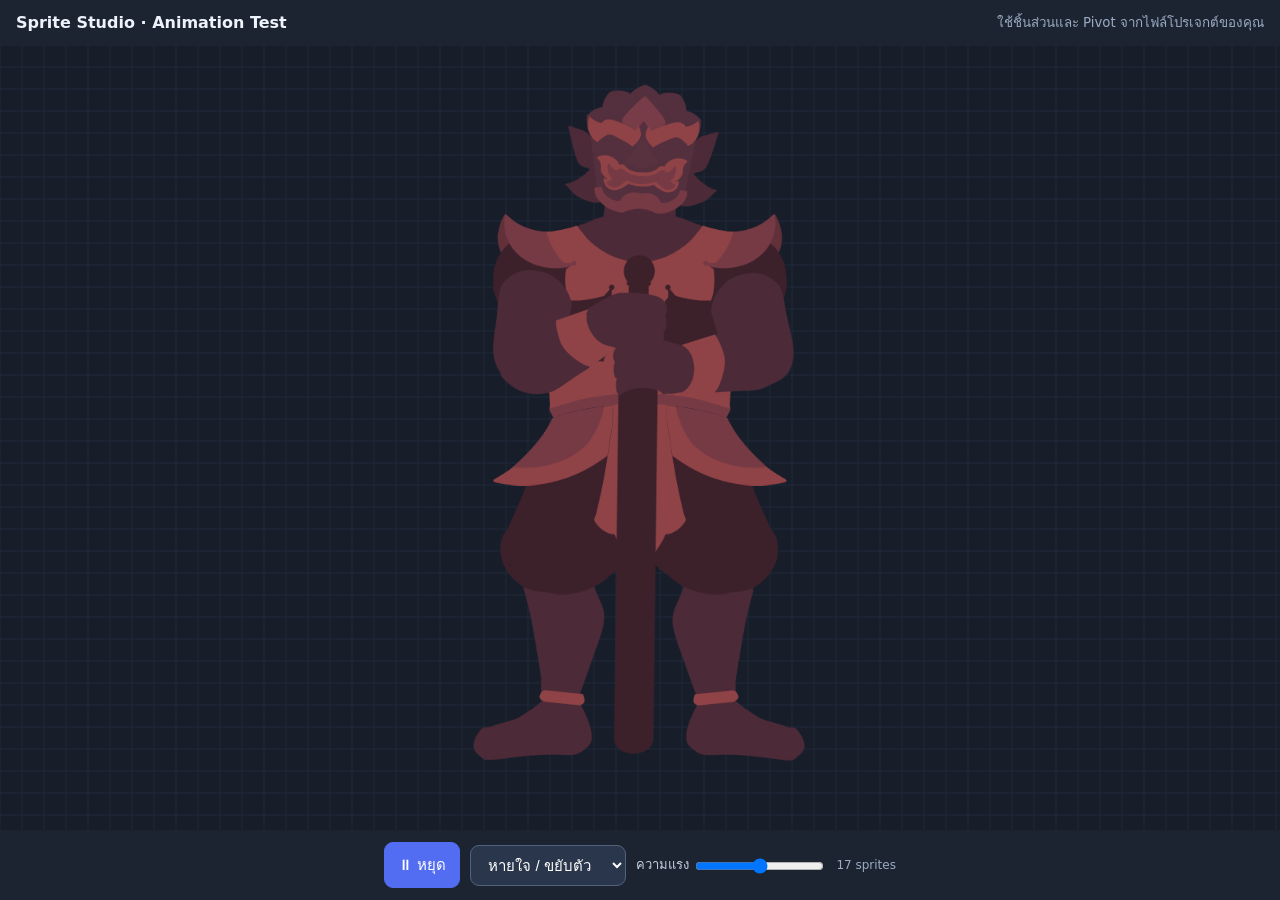
==== animation-test.html @ 3db54afe "Reduce wrist separation with coordinated forearm rotations and subtle overlap" ====
<!doctype html><html lang="th"><head><meta charset="utf-8"><meta name="viewport" content="width=device-width,initial-scale=1,maximum-scale=1"><title>Sprite Animation Test</title><style>*{box-sizing:border-box}html,body{margin:0;height:100%;overflow:hidden;background:#10141c;color:#eef2fb;font-family:system-ui,sans-serif}main{height:100dvh;display:flex;flex-direction:column}.top{display:flex;align-items:center;justify-content:space-between;gap:10px;padding:12px 16px;background:#1c2432}.top strong{font-size:16px}.top small{color:#9aabc2}canvas{flex:1;min-height:0;width:100%;touch-action:none}.bar{display:flex;gap:10px;align-items:center;justify-content:center;flex-wrap:wrap;background:#1c2432;padding:12px}button,select{border:1px solid #52617c;border-radius:9px;background:#2a364b;color:white;padding:10px 13px;font-size:15px}button.primary{background:#536df2;border-color:#536df2}label{font-size:13px;color:#c7d1e0}input{vertical-align:middle}#status{font-size:12px;color:#9aabc2}@media(max-width:700px){.top small{display:none}.bar{padding:8px;gap:6px}button,select{font-size:13px;padding:9px}}</style></head><body><main><div class="top"><strong>Sprite Studio · Animation Test</strong><small>ใช้ชิ้นส่วนและ Pivot จากไฟล์โปรเจกต์ของคุณ</small></div><canvas id="stage"></canvas><div class="bar"><button class="primary" id="toggle">⏸ หยุด</button><select id="mode"><option value="idle">หายใจ / ขยับตัว</option><option value="wave">ยกแขน / ขยับหัว</option><option value="still">ภาพนิ่งต้นฉบับ</option></select><label>ความแรง <input id="power" type="range" min="0" max="200" value="100" step="5"></label><span id="status">17 sprites</span></div></main><script>const sprites=[{"name":"Head","src":"[data-uri]","w":408,"h":396,"x":1024.754643437608,"y":585.4300019147502,"scale":1,"rotation":0,"pivotX":204,"pivotY":376.8527873560244,"visible":true},{"name":"Body","src":"[data-uri]","w":746,"h":434,"x":1026.5803473801016,"y":902.9776881597954,"scale":1,"rotation":0,"pivotX":373,"pivotY":364.39984659367616,"visible":true},{"name":"LegR","src":"[data-uri]","w":211,"h":410,"x":833.7039084463975,"y":1458.405535474672,"scale":1,"rotation":0,"pivotX":105.5,"pivotY":70.00106475055236,"visible":true},{"name":"LegL","src":"[data-uri]","w":211,"h":410,"x":1211.8698564969177,"y":1454.9192875312951,"scale":1,"rotation":0,"pivotX":105.5,"pivotY":58.50835262732744,"visible":true},{"name":"FeetR","src":"[data-uri]","w":301,"h":179,"x":825.9536028560696,"y":1782.2984838211846,"scale":1,"rotation":0,"pivotX":222.54069838608416,"pivotY":33.43334435847282,"visible":true},{"name":"FeetL","src":"[data-uri]","w":301,"h":179,"x":1224.6428546285338,"y":1778.5400762693087,"scale":1,"rotation":0,"pivotX":80.44898486257489,"pivotY":29.254176313663947,"visible":true},{"name":"Belt1","src":"[data-uri]","w":488,"h":205,"x":1026.5803473801016,"y":902.9776881597954,"scale":1,"rotation":0,"pivotX":244,"pivotY":49.22630553303259,"visible":true},{"name":"shorts","src":"[data-uri]","w":706,"h":445,"x":1024.9015810520643,"y":1079.897363090474,"scale":1,"rotation":0,"pivotX":353,"pivotY":17.72239257668525,"visible":true},{"name":"Belt2","src":"[data-uri]","w":232,"h":408,"x":1026.882186022335,"y":1037.225641588165,"scale":1,"rotation":0,"pivotX":116,"pivotY":14.601427955086251,"visible":true},{"name":"Belt3","src":"[data-uri]","w":746,"h":205,"x":1026.7209154169616,"y":1128.109723760245,"scale":1,"rotation":0,"pivotX":373,"pivotY":102.5,"visible":true},{"name":"ArmR","src":"[data-uri]","w":257,"h":269,"x":735.886727293572,"y":909.721741011368,"scale":1,"rotation":-36.44427635741567,"pivotX":71.90954148592448,"pivotY":194.95475691739512,"visible":true},{"name":"ForearmsR","src":"[data-uri]","w":258,"h":278,"x":709.8005215785962,"y":940.2809825412029,"scale":1,"rotation":-155.85950980883544,"pivotX":203.925708485239,"pivotY":38.537141760989925,"visible":true},{"name":"ArmL","src":"[data-uri]","w":257,"h":269,"x":1338.1710938379172,"y":924.5440023681446,"scale":1,"rotation":31.134146458979586,"pivotX":190.16078748500013,"pivotY":202.94470597138684,"visible":true},{"name":"ForearmsL","src":"[data-uri]","w":258,"h":278,"x":1373.1739179799963,"y":894.4456096602223,"scale":1,"rotation":119.22906221089407,"pivotX":61.75897839809522,"pivotY":40.277594607453466,"visible":true},{"name":"Mace","src":"[data-uri]","w":101,"h":1266,"x":1023.8648018097358,"y":840.2452580189758,"scale":1,"rotation":0,"pivotX":50.5,"pivotY":194.68144618365545,"visible":true},{"name":"Right_Hand","src":"[data-uri]","w":210,"h":145,"x":907.108514865233,"y":813.8690468221454,"scale":1,"rotation":0,"pivotX":26.498266526279394,"pivotY":91.86065729110172,"visible":true},{"name":"Left_Hand","src":"[data-uri]","w":210,"h":145,"x":1140.018247142554,"y":934.7129378924998,"scale":1,"rotation":0,"pivotX":184.8990153167049,"pivotY":94.21605876010437,"visible":true}];const c=document.getElementById('stage'),ctx=c.getContext('2d');const imgs=sprites.map(s=>{let im=new Image();im.src=s.src;return im});let playing=true,t=0,last=0;const names=Object.fromEntries(sprites.map((s,i)=>[s.name,i]));document.getElementById('toggle').onclick=()=>{playing=!playing;document.getElementById('toggle').textContent=playing?'⏸ หยุด':'▶ เล่น'};const mode=document.getElementById('mode'),power=document.getElementById('power');function resize(){let r=c.getBoundingClientRect(),d=Math.min(devicePixelRatio||1,2);c.width=Math.round(r.width*d);c.height=Math.round(r.height*d);ctx.setTransform(d,0,0,d,0,0)}window.addEventListener('resize',resize);resize();const center={x:1027,y:1110};function draw(now){if(!last)last=now;let dt=Math.min(.05,(now-last)/1000);last=now;if(playing)t+=dt;const r=c.getBoundingClientRect(),w=r.width,h=r.height,d=Math.min(devicePixelRatio||1,2);ctx.setTransform(d,0,0,d,0,0);ctx.clearRect(0,0,w,h);const cell=22;ctx.fillStyle='#171e2a';ctx.fillRect(0,0,w,h);ctx.strokeStyle='#263044';ctx.lineWidth=.6;for(let x=0;x<w;x+=cell){ctx.beginPath();ctx.moveTo(x,0);ctx.lineTo(x,h);ctx.stroke()}for(let y=0;y<h;y+=cell){ctx.beginPath();ctx.moveTo(0,y);ctx.lineTo(w,y);ctx.stroke()}const zoom=Math.min((w-36)/1500,(h-36)/1900,1.3);const intensity=Number(power.value)/100;const kind=mode.value;const active=kind!=='still'?intensity:0;const breathe=Math.sin(t*2.15)*active;const nod=Math.sin(t*1.15)*active;ctx.save();ctx.translate(w/2,h/2);ctx.scale(zoom,zoom);ctx.translate(-center.x,-center.y);const globalY=breathe*5;for(let i=0;i<sprites.length;i++){const s=sprites[i],im=imgs[i];if(!im.complete||!im.naturalWidth||!s.visible)continue;let dx=0,dy=globalY,ang=0,sc=1;switch(s.name){case 'Body':sc=1+breathe*.006;break;case 'Head':dy+=nod*5;ang=nod*2.4;break;case 'ArmR':ang=(kind==='wave'?Math.sin(t*3)*13:Math.sin(t*1.6)*3)*active;break;case 'ForearmsR':ang=(kind==='wave'?Math.sin(t*3+0.7)*11:Math.sin(t*1.6+.4)*2)*active;break;case 'ArmL':ang=(kind==='wave'?-Math.sin(t*3)*13:-Math.sin(t*1.6)*3)*active;break;case 'ForearmsL':ang=(kind==='wave'?-Math.sin(t*3+.7)*11:-Math.sin(t*1.6+.4)*2)*active;break;case 'Right_Hand':break;case 'Left_Hand':break;case 'LegR':ang=Math.sin(t*1.3)*1.2*active;break;case 'LegL':ang=-Math.sin(t*1.3)*1.2*active;break;case 'Mace':ang=Math.sin(t*1.2)*.7*active;break;}ctx.save();const jointAngle=(name)=>{const phase=name.endsWith('R')?1:-1,fore=name.startsWith('Forearms');return (kind==='wave'?(fore?Math.sin(t*3+.7)*11:Math.sin(t*3)*13):(fore?Math.sin(t*1.6+.4)*2:Math.sin(t*1.6)*3))*active*phase};const rotateAt=(joint,angle)=>{if(!joint)return;ctx.translate(joint.x,joint.y);ctx.rotate(angle*Math.PI/180);ctx.translate(-joint.x,-joint.y)};if(['ForearmsR','Right_Hand','ForearmsL','Left_Hand'].includes(s.name)){const side=s.name.endsWith('R')||s.name==='Right_Hand'?'R':'L';rotateAt(sprites[names['Arm'+side]],jointAngle('Arm'+side));if(s.name.includes('Hand')){rotateAt(sprites[names['Forearms'+side]],jointAngle('Forearms'+side));const fore=sprites[names['Forearms'+side]];if(fore){const wrist=sprites[names[side==='R'?'Right_Hand':'Left_Hand']];if(wrist){const overlap=3*active;ctx.translate((fore.x-wrist.x)*overlap/Math.max(1,Math.hypot(fore.x-wrist.x,fore.y-wrist.y)),(fore.y-wrist.y)*overlap/Math.max(1,Math.hypot(fore.x-wrist.x,fore.y-wrist.y)))}}}}ctx.translate(s.x+dx,s.y+dy);ctx.rotate((s.rotation+ang)*Math.PI/180);ctx.scale(s.scale*sc,s.scale*sc);ctx.drawImage(im,-s.pivotX,-s.pivotY,s.w,s.h);ctx.restore()}ctx.restore();requestAnimationFrame(draw)}requestAnimationFrame(draw);</script></body></html>
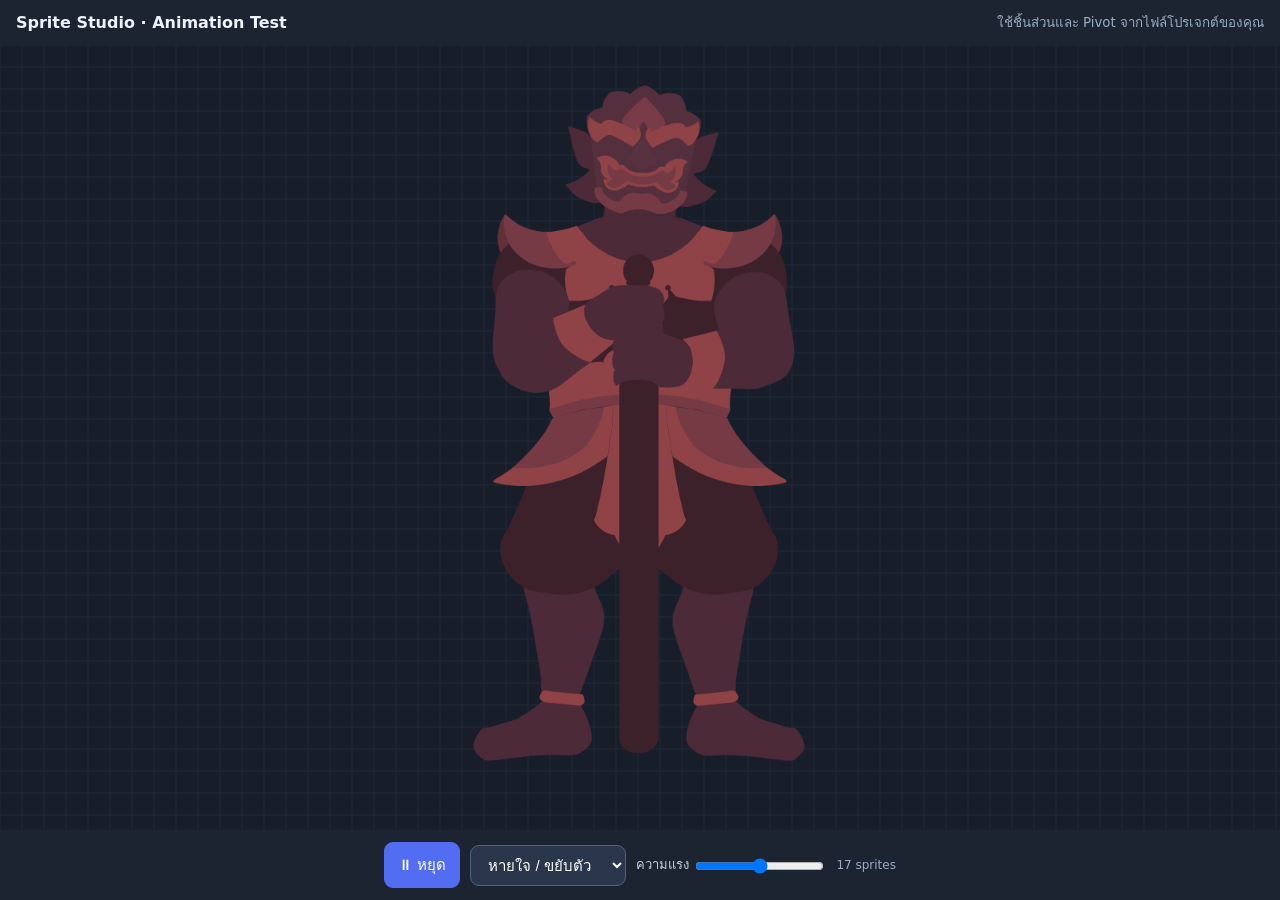
==== commit 17057046: "Keep hands arms and mace completely still in idle animation" ====
--- a/animation-test.html
+++ b/animation-test.html
@@ -1 +1 @@
-<!doctype html><html lang="th"><head><meta charset="utf-8"><meta name="viewport" content="width=device-width,initial-scale=1,maximum-scale=1"><title>Sprite Animation Test</title><style>*{box-sizing:border-box}html,body{margin:0;height:100%;overflow:hidden;background:#10141c;color:#eef2fb;font-family:system-ui,sans-serif}main{height:100dvh;display:flex;flex-direction:column}.top{display:flex;align-items:center;justify-content:space-between;gap:10px;padding:12px 16px;background:#1c2432}.top strong{font-size:16px}.top small{color:#9aabc2}canvas{flex:1;min-height:0;width:100%;touch-action:none}.bar{display:flex;gap:10px;align-items:center;justify-content:center;flex-wrap:wrap;background:#1c2432;padding:12px}button,select{border:1px solid #52617c;border-radius:9px;background:#2a364b;color:white;padding:10px 13px;font-size:15px}button.primary{background:#536df2;border-color:#536df2}label{font-size:13px;color:#c7d1e0}input{vertical-align:middle}#status{font-size:12px;color:#9aabc2}@media(max-width:700px){.top small{display:none}.bar{padding:8px;gap:6px}button,select{font-size:13px;padding:9px}}</style></head><body><main><div class="top"><strong>Sprite Studio · Animation Test</strong><small>ใช้ชิ้นส่วนและ Pivot จากไฟล์โปรเจกต์ของคุณ</small></div><canvas id="stage"></canvas><div class="bar"><button class="primary" id="toggle">⏸ หยุด</button><select id="mode"><option value="idle">หายใจ / ขยับตัว</option><option value="wave">ยกแขน / ขยับหัว</option><option value="still">ภาพนิ่งต้นฉบับ</option></select><label>ความแรง <input id="power" type="range" min="0" max="200" value="100" step="5"></label><span id="status">17 sprites</span></div></main><script>const sprites=[{"name":"Head","src":"[data-uri]","w":408,"h":396,"x":1024.754643437608,"y":585.4300019147502,"scale":1,"rotation":0,"pivotX":204,"pivotY":376.8527873560244,"visible":true},{"name":"Body","src":"[data-uri]","w":746,"h":434,"x":1026.5803473801016,"y":902.9776881597954,"scale":1,"rotation":0,"pivotX":373,"pivotY":364.39984659367616,"visible":true},{"name":"LegR","src":"[data-uri]","w":211,"h":410,"x":833.7039084463975,"y":1458.405535474672,"scale":1,"rotation":0,"pivotX":105.5,"pivotY":70.00106475055236,"visible":true},{"name":"LegL","src":"[data-uri]","w":211,"h":410,"x":1211.8698564969177,"y":1454.9192875312951,"scale":1,"rotation":0,"pivotX":105.5,"pivotY":58.50835262732744,"visible":true},{"name":"FeetR","src":"[data-uri]","w":301,"h":179,"x":825.9536028560696,"y":1782.2984838211846,"scale":1,"rotation":0,"pivotX":222.54069838608416,"pivotY":33.43334435847282,"visible":true},{"name":"FeetL","src":"[data-uri]","w":301,"h":179,"x":1224.6428546285338,"y":1778.5400762693087,"scale":1,"rotation":0,"pivotX":80.44898486257489,"pivotY":29.254176313663947,"visible":true},{"name":"Belt1","src":"[data-uri]","w":488,"h":205,"x":1026.5803473801016,"y":902.9776881597954,"scale":1,"rotation":0,"pivotX":244,"pivotY":49.22630553303259,"visible":true},{"name":"shorts","src":"[data-uri]","w":706,"h":445,"x":1024.9015810520643,"y":1079.897363090474,"scale":1,"rotation":0,"pivotX":353,"pivotY":17.72239257668525,"visible":true},{"name":"Belt2","src":"[data-uri]","w":232,"h":408,"x":1026.882186022335,"y":1037.225641588165,"scale":1,"rotation":0,"pivotX":116,"pivotY":14.601427955086251,"visible":true},{"name":"Belt3","src":"[data-uri]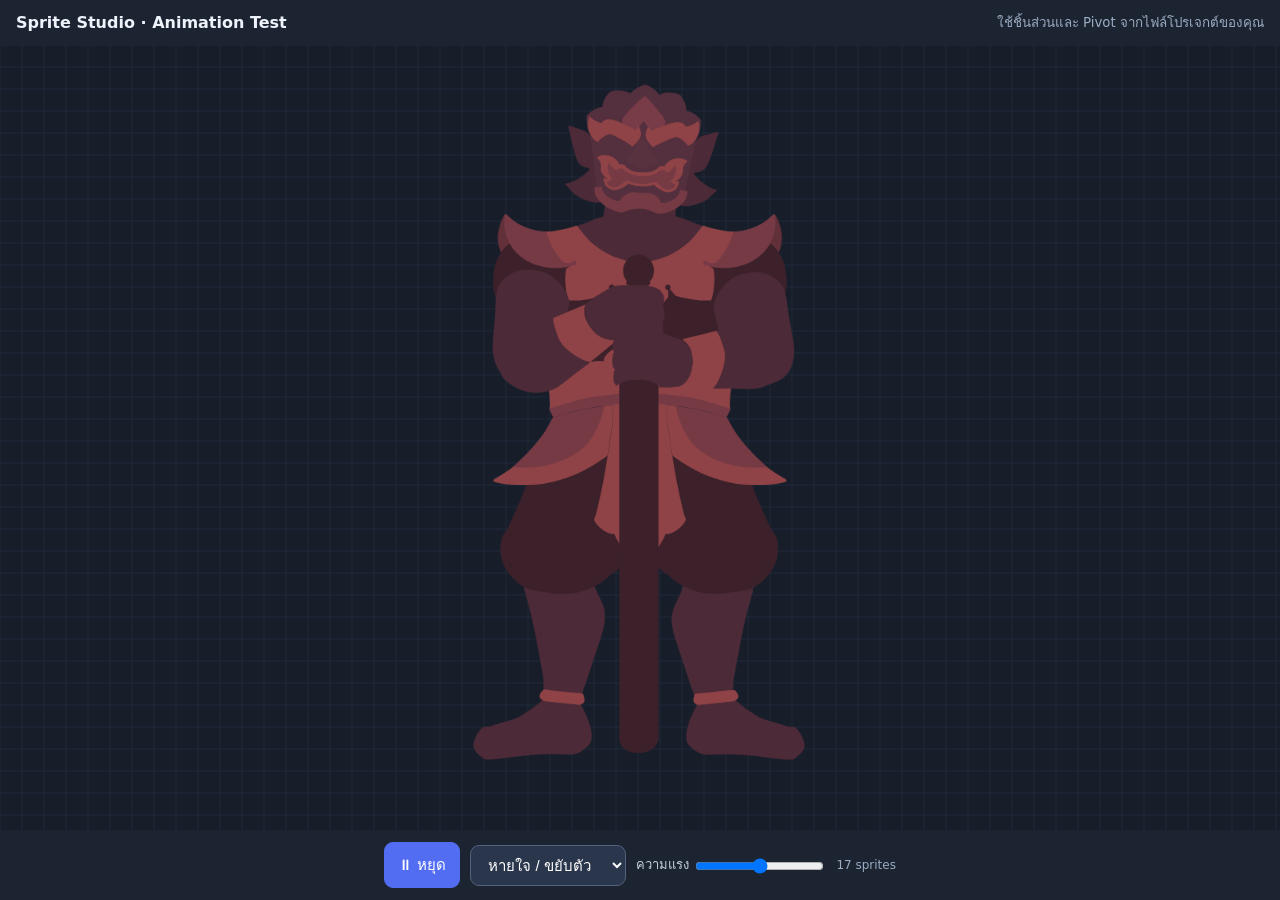
==== commit 603044c0: "Anchor both feet and legs to the ground in idle pose" ====
--- a/animation-test.html
+++ b/animation-test.html
@@ -1 +1 @@
-<!doctype html><html lang="th"><head><meta charset="utf-8"><meta name="viewport" content="width=device-width,initial-scale=1,maximum-scale=1"><title>Sprite Animation Test</title><style>*{box-sizing:border-box}html,body{margin:0;height:100%;overflow:hidden;background:#10141c;color:#eef2fb;font-family:system-ui,sans-serif}main{height:100dvh;display:flex;flex-direction:column}.top{display:flex;align-items:center;justify-content:space-between;gap:10px;padding:12px 16px;background:#1c2432}.top strong{font-size:16px}.top small{color:#9aabc2}canvas{flex:1;min-height:0;width:100%;touch-action:none}.bar{display:flex;gap:10px;align-items:center;justify-content:center;flex-wrap:wrap;background:#1c2432;padding:12px}button,select{border:1px solid #52617c;border-radius:9px;background:#2a364b;color:white;padding:10px 13px;font-size:15px}button.primary{background:#536df2;border-color:#536df2}label{font-size:13px;color:#c7d1e0}input{vertical-align:middle}#status{font-size:12px;color:#9aabc2}@media(max-width:700px){.top small{display:none}.bar{padding:8px;gap:6px}button,select{font-size:13px;padding:9px}}</style></head><body><main><div class="top"><strong>Sprite Studio · Animation Test</strong><small>ใช้ชิ้นส่วนและ Pivot จากไฟล์โปรเจกต์ของคุณ</small></div><canvas id="stage"></canvas><div class="bar"><button class="primary" id="toggle">⏸ หยุด</button><select id="mode"><option value="idle">หายใจ / ขยับตัว</option><option value="wave">ยกแขน / ขยับหัว</option><option value="still">ภาพนิ่งต้นฉบับ</option></select><label>ความแรง <input id="power" type="range" min="0" max="200" value="100" step="5"></label><span id="status">17 sprites</span></div></main><script>const sprites=[{"name":"Head","src":"[data-uri]","w":408,"h":396,"x":1024.754643437608,"y":585.4300019147502,"scale":1,"rotation":0,"pivotX":204,"pivotY":376.8527873560244,"visible":true},{"name":"Body","src":"[data-uri]","w":746,"h":434,"x":1026.5803473801016,"y":902.9776881597954,"scale":1,"rotation":0,"pivotX":373,"pivotY":364.39984659367616,"visible":true},{"name":"LegR","src":"[data-uri]","w":211,"h":410,"x":833.7039084463975,"y":1458.405535474672,"scale":1,"rotation":0,"pivotX":105.5,"pivotY":70.00106475055236,"visible":true},{"name":"LegL","src":"[data-uri]","w":211,"h":410,"x":1211.8698564969177,"y":1454.9192875312951,"scale":1,"rotation":0,"pivotX":105.5,"pivotY":58.50835262732744,"visible":true},{"name":"FeetR","src":"[data-uri]","w":301,"h":179,"x":825.9536028560696,"y":1782.2984838211846,"scale":1,"rotation":0,"pivotX":222.54069838608416,"pivotY":33.43334435847282,"visible":true},{"name":"FeetL","src":"[data-uri]","w":301,"h":179,"x":1224.6428546285338,"y":1778.5400762693087,"scale":1,"rotation":0,"pivotX":80.44898486257489,"pivotY":29.254176313663947,"visible":true},{"name":"Belt1","src":"[data-uri]","w":488,"h":205,"x":1026.5803473801016,"y":902.9776881597954,"scale":1,"rotation":0,"pivotX":244,"pivotY":49.22630553303259,"visible":true},{"name":"shorts","src":"[data-uri]","w":706,"h":445,"x":1024.9015810520643,"y":1079.897363090474,"scale":1,"rotation":0,"pivotX":353,"pivotY":17.72239257668525,"visible":true},{"name":"Belt2","src":"[data-uri]","w":232,"h":408,"x":1026.882186022335,"y":1037.225641588165,"scale":1,"rotation":0,"pivotX":116,"pivotY":14.601427955086251,"visible":true},{"name":"Belt3","src":"[data-uri]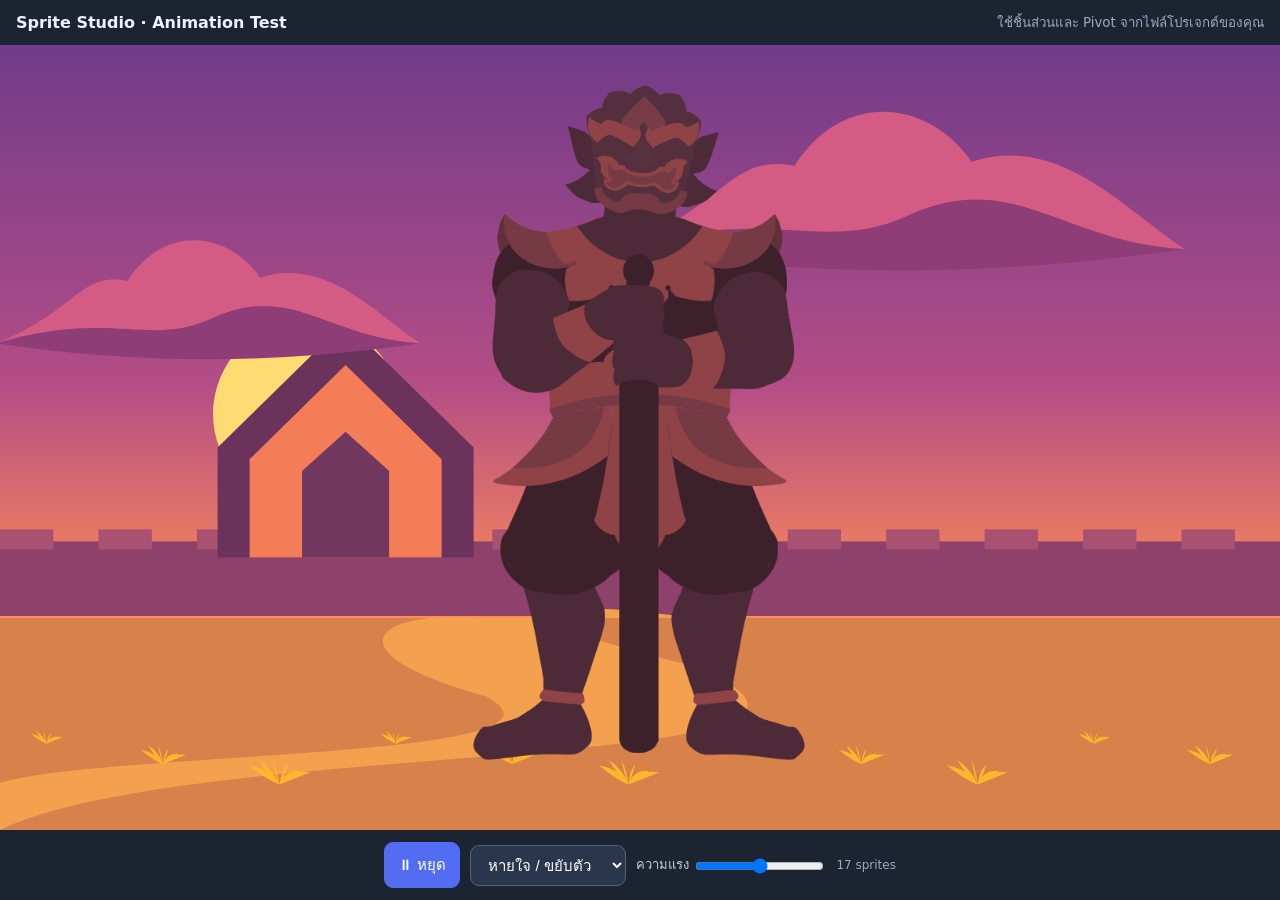
==== commit f455b67d: "Add sunset temple background with drifting clouds and swaying grass to animation preview" ====
--- a/animation-test.html
+++ b/animation-test.html
@@ -1 +1,2 @@
-<!doctype html><html lang="th"><head><meta charset="utf-8"><meta name="viewport" content="width=device-width,initial-scale=1,maximum-scale=1"><title>Sprite Animation Test</title><style>*{box-sizing:border-box}html,body{margin:0;height:100%;overflow:hidden;background:#10141c;color:#eef2fb;font-family:system-ui,sans-serif}main{height:100dvh;display:flex;flex-direction:column}.top{display:flex;align-items:center;justify-content:space-between;gap:10px;padding:12px 16px;background:#1c2432}.top strong{font-size:16px}.top small{color:#9aabc2}canvas{flex:1;min-height:0;width:100%;touch-action:none}.bar{display:flex;gap:10px;align-items:center;justify-content:center;flex-wrap:wrap;background:#1c2432;padding:12px}button,select{border:1px solid #52617c;border-radius:9px;background:#2a364b;color:white;padding:10px 13px;font-size:15px}button.primary{background:#536df2;border-color:#536df2}label{font-size:13px;color:#c7d1e0}input{vertical-align:middle}#status{font-size:12px;color:#9aabc2}@media(max-width:700px){.top small{display:none}.bar{padding:8px;gap:6px}button,select{font-size:13px;padding:9px}}</style></head><body><main><div class="top"><strong>Sprite Studio · Animation Test</strong><small>ใช้ชิ้นส่วนและ Pivot จากไฟล์โปรเจกต์ของคุณ</small></div><canvas id="stage"></canvas><div class="bar"><button class="primary" id="toggle">⏸ หยุด</button><select id="mode"><option value="idle">หายใจ / ขยับตัว</option><option value="wave">ยกแขน / ขยับหัว</option><option value="still">ภาพนิ่งต้นฉบับ</option></select><label>ความแรง <input id="power" type="range" min="0" max="200" value="100" step="5"></label><span id="status">17 sprites</span></div></main><script>const sprites=[{"name":"Head","src":"[data-uri]","w":408,"h":396,"x":1024.754643437608,"y":585.4300019147502,"scale":1,"rotation":0,"pivotX":204,"pivotY":376.8527873560244,"visible":true},{"name":"Body","src":"[data-uri]","w":746,"h":434,"x":1026.5803473801016,"y":902.9776881597954,"scale":1,"rotation":0,"pivotX":373,"pivotY":364.39984659367616,"visible":true},{"name":"LegR","src":"[data-uri]","w":211,"h":410,"x":833.7039084463975,"y":1458.405535474672,"scale":1,"rotation":0,"pivotX":105.5,"pivotY":70.00106475055236,"visible":true},{"name":"LegL","src":"[data-uri]","w":211,"h":410,"x":1211.8698564969177,"y":1454.9192875312951,"scale":1,"rotation":0,"pivotX":105.5,"pivotY":58.50835262732744,"visible":true},{"name":"FeetR","src":"[data-uri]","w":301,"h":179,"x":825.9536028560696,"y":1782.2984838211846,"scale":1,"rotation":0,"pivotX":222.54069838608416,"pivotY":33.43334435847282,"visible":true},{"name":"FeetL","src":"[data-uri]","w":301,"h":179,"x":1224.6428546285338,"y":1778.5400762693087,"scale":1,"rotation":0,"pivotX":80.44898486257489,"pivotY":29.254176313663947,"visible":true},{"name":"Belt1","src":"[data-uri]","w":488,"h":205,"x":1026.5803473801016,"y":902.9776881597954,"scale":1,"rotation":0,"pivotX":244,"pivotY":49.22630553303259,"visible":true},{"name":"shorts","src":"[data-uri]","w":706,"h":445,"x":1024.9015810520643,"y":1079.897363090474,"scale":1,"rotation":0,"pivotX":353,"pivotY":17.72239257668525,"visible":true},{"name":"Belt2","src":"[data-uri]","w":232,"h":408,"x":1026.882186022335,"y":1037.225641588165,"scale":1,"rotation":0,"pivotX":116,"pivotY":14.601427955086251,"visible":true},{"name":"Belt3","src":"[data-uri]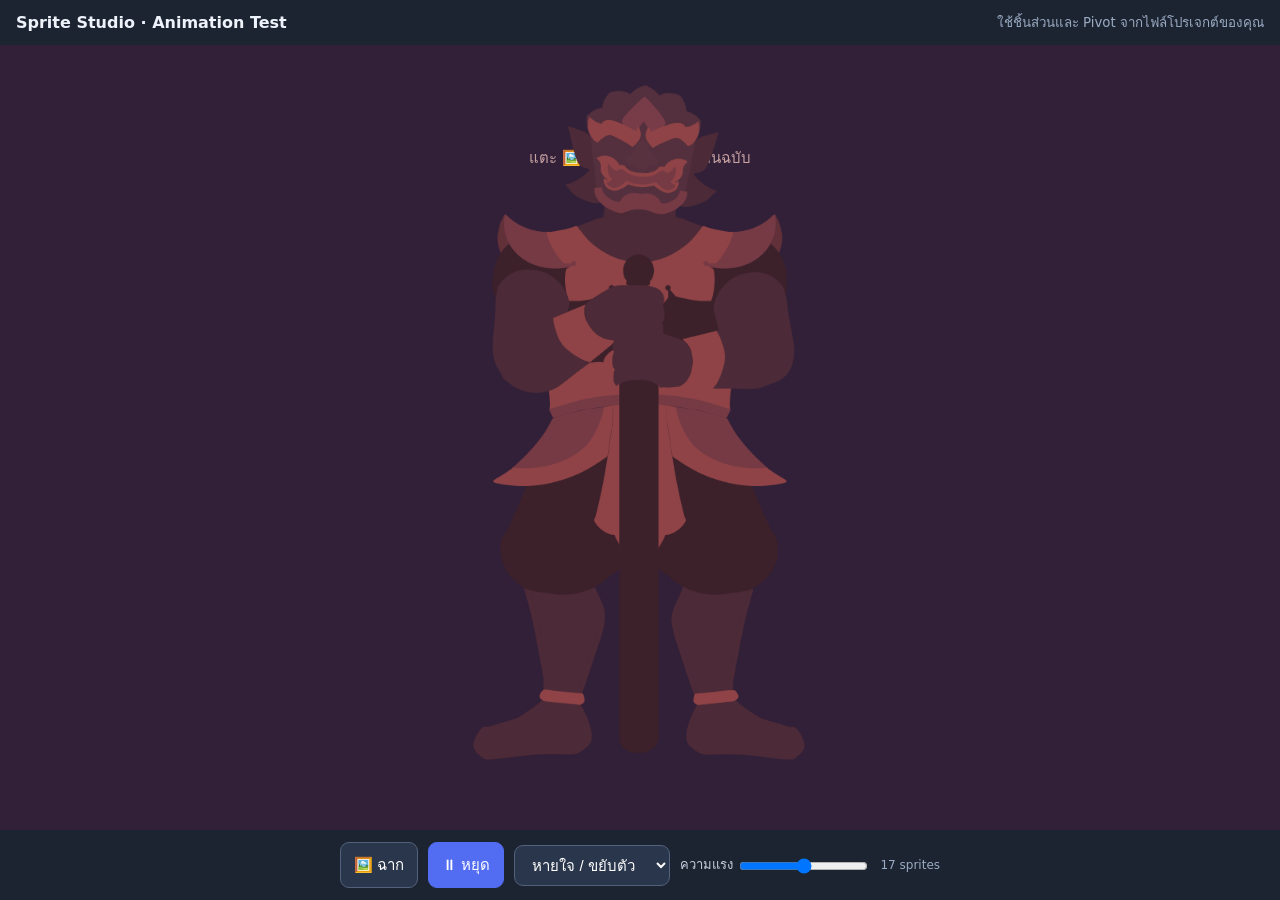
==== commit c931a2c7: "Replace synthetic scenery with user image layers and persistent on-device image import" ====
--- a/animation-test.html
+++ b/animation-test.html
@@ -1,2 +1 @@
-<!doctype html><html lang="th"><head><meta charset="utf-8"><meta name="viewport" content="width=device-width,initial-scale=1,maximum-scale=1"><title>Sprite Animation Test</title><style>*{box-sizing:border-box}html,body{margin:0;height:100%;overflow:hidden;background:#10141c;color:#eef2fb;font-family:system-ui,sans-serif}main{height:100dvh;display:flex;flex-direction:column}.top{display:flex;align-items:center;justify-content:space-between;gap:10px;padding:12px 16px;background:#1c2432}.top strong{font-size:16px}.top small{color:#9aabc2}canvas{flex:1;min-height:0;width:100%;touch-action:none}.bar{display:flex;gap:10px;align-items:center;justify-content:center;flex-wrap:wrap;background:#1c2432;padding:12px}button,select{border:1px solid #52617c;border-radius:9px;background:#2a364b;color:white;padding:10px 13px;font-size:15px}button.primary{background:#536df2;border-color:#536df2}label{font-size:13px;color:#c7d1e0}input{vertical-align:middle}#status{font-size:12px;color:#9aabc2}@media(max-width:700px){.top small{display:none}.bar{padding:8px;gap:6px}button,select{font-size:13px;padding:9px}}</style></head><body><main><div class="top"><strong>Sprite Studio · Animation Test</strong><small>ใช้ชิ้นส่วนและ Pivot จากไฟล์โปรเจกต์ของคุณ</small></div><canvas id="stage"></canvas><div class="bar"><button class="primary" id="toggle">⏸ หยุด</button><select id="mode"><option value="idle">หายใจ / ขยับตัว</option><option value="wave">ยกแขน / ขยับหัว</option><option value="still">ภาพนิ่งต้นฉบับ</option></select><label>ความแรง <input id="power" type="range" min="0" max="200" value="100" step="5"></label><span id="status">17 sprites</span></div></main><script>const sprites=[{"name":"Head","src":"[data-uri]","w":408,"h":396,"x":1024.754643437608,"y":585.4300019147502,"scale":1,"rotation":0,"pivotX":204,"pivotY":376.8527873560244,"visible":true},{"name":"Body","src":"[data-uri]","w":746,"h":434,"x":1026.5803473801016,"y":902.9776881597954,"scale":1,"rotation":0,"pivotX":373,"pivotY":364.39984659367616,"visible":true},{"name":"LegR","src":"[data-uri]","w":211,"h":410,"x":833.7039084463975,"y":1458.405535474672,"scale":1,"rotation":0,"pivotX":105.5,"pivotY":70.00106475055236,"visible":true},{"name":"LegL","src":"[data-uri]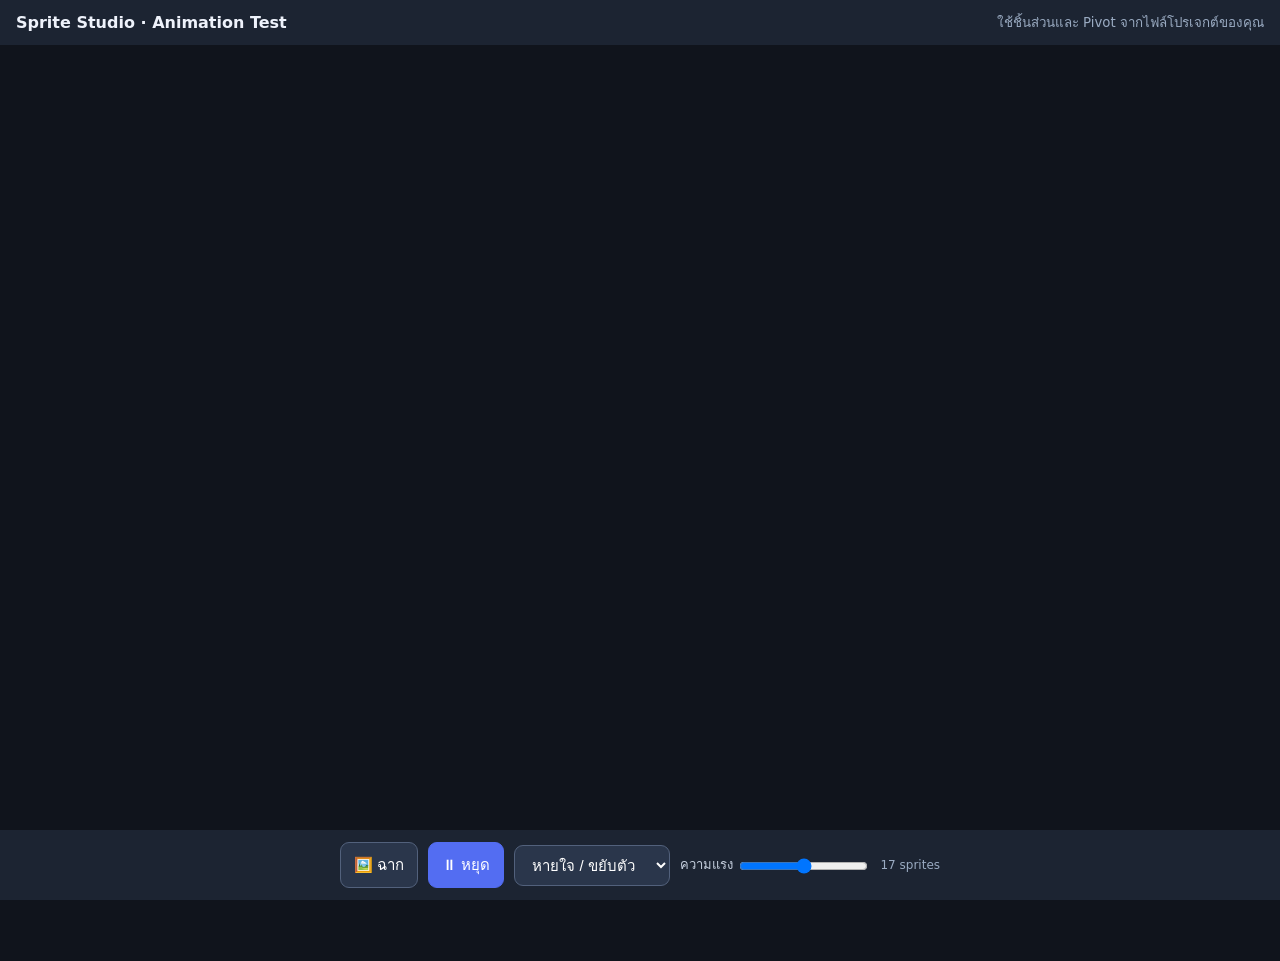
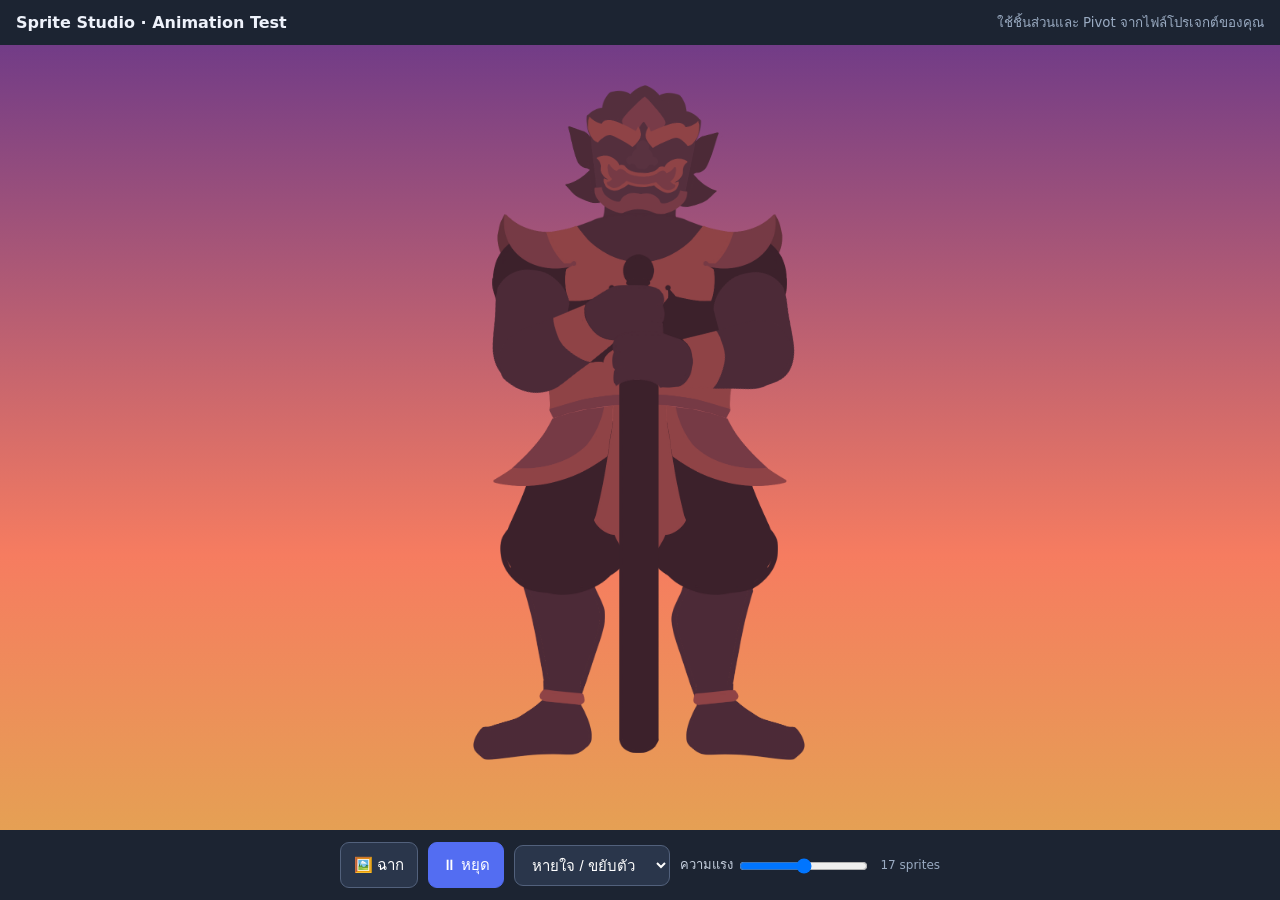
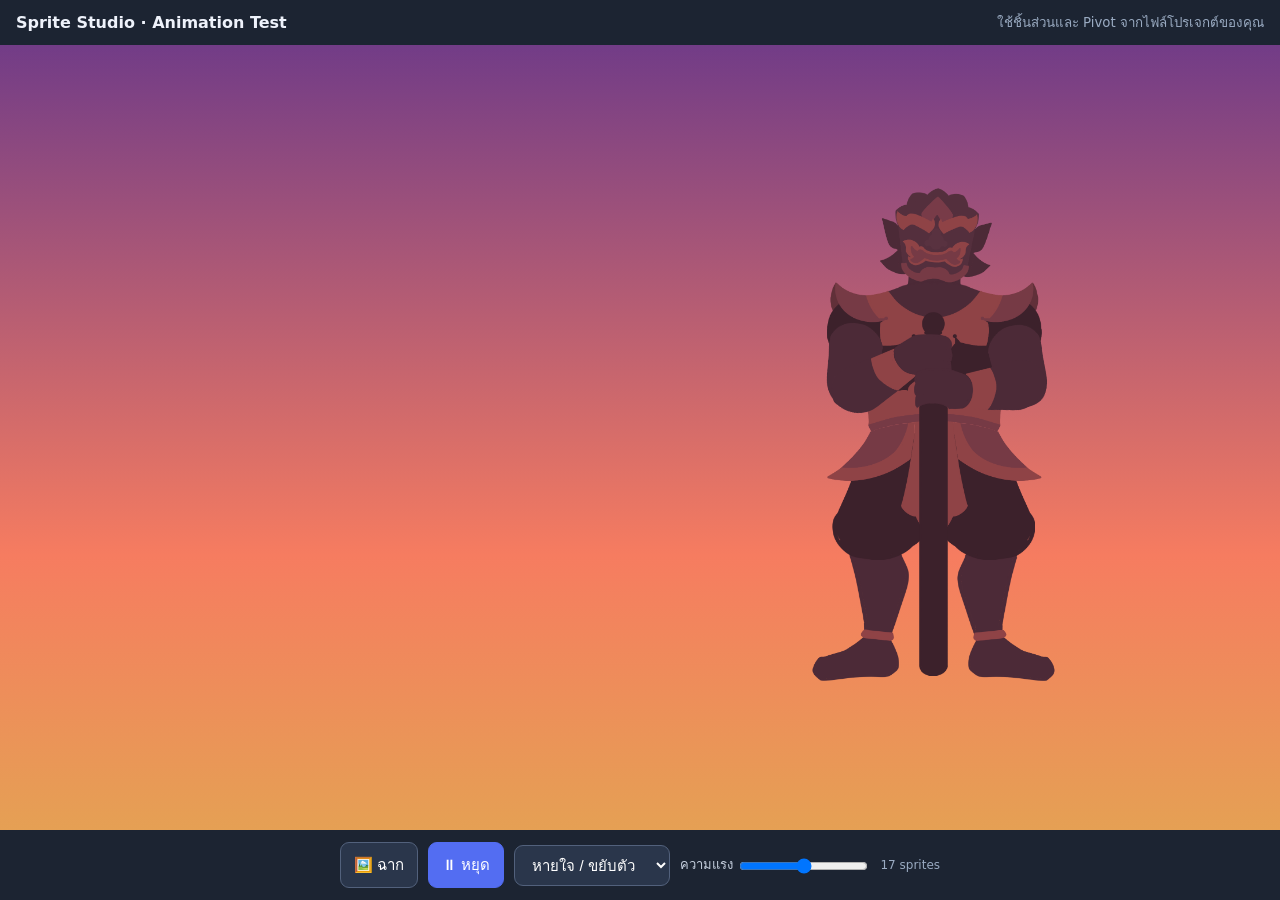
